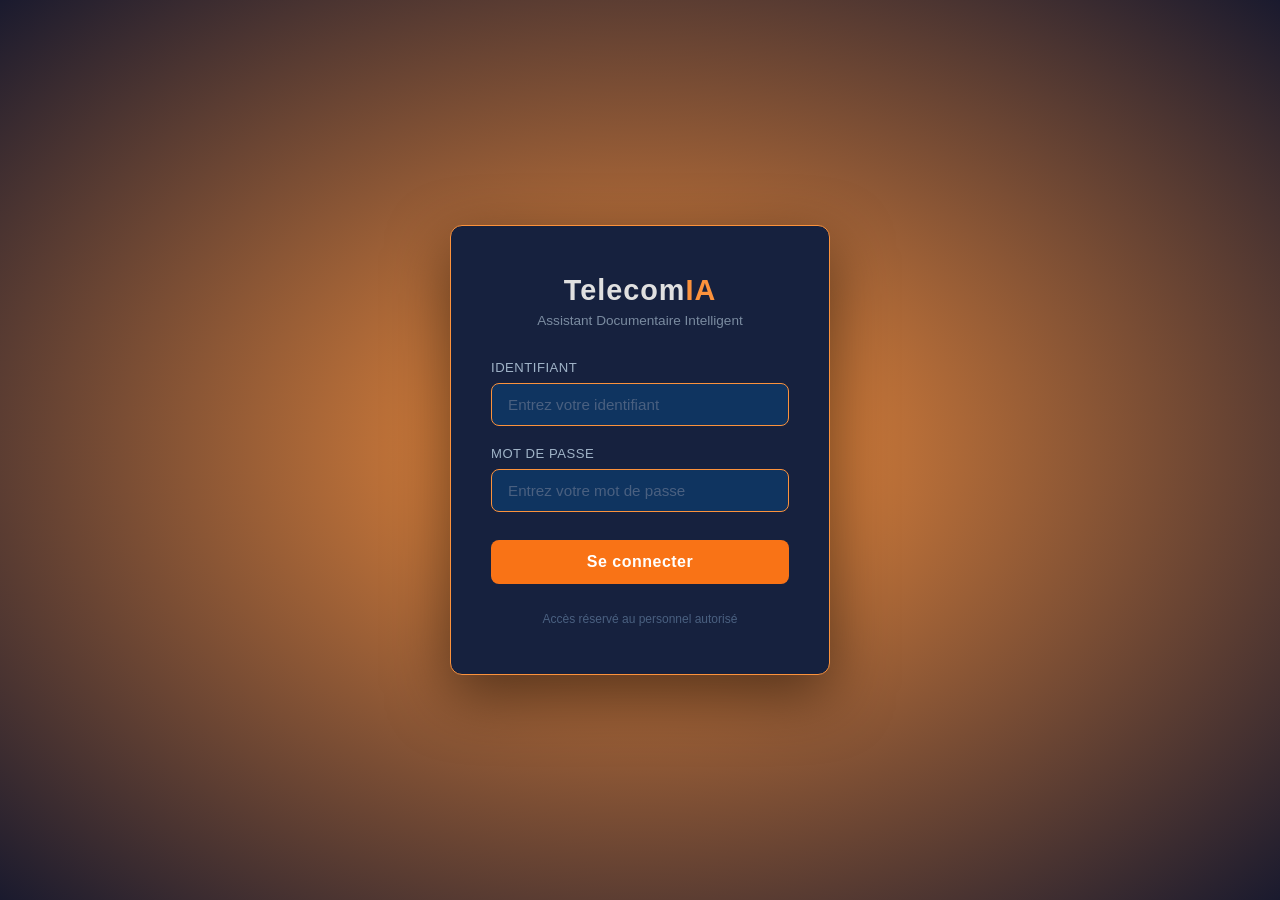
==== login.html @ 772ec896 "drag&drop et page de loging" ====
<!DOCTYPE html>
<html lang="fr">
<head>
    <meta charset="UTF-8">
    <title>TelecomIA - Connexion</title>
    <link rel="stylesheet" href="style.css">
</head>
<body class="page-login">

<div class="login-container">
    <div class="logo">
        <h1>Telecom<span>IA</span></h1>
        <p>Assistant Documentaire Intelligent</p>
    </div>

    <div class="form-group">
        <label>Identifiant</label>
        <input type="text" id="username" placeholder="Entrez votre identifiant" autocomplete="off">
    </div>

    <div class="form-group">
        <label>Mot de passe</label>
        <input type="password" id="password" placeholder="Entrez votre mot de passe">
    </div>

    <button class="btn-login" id="btnLogin">Se connecter</button>

    <div class="error-msg" id="errorMsg">Identifiants incorrects ou compte inactif.</div>

    <p class="footer-text">Accès réservé au personnel autorisé</p>
</div>

<script src="login.js"></script>
</body>
</html>
---- style.css ----
/* --- Mise en page globale --- */
* {
    box-sizing: border-box;
    margin: 0;
    padding: 0;
}

body {
    font-family: 'Segoe UI', Tahoma, Geneva, Verdana, sans-serif;
    background-color: #f0f2f5;
    color: #333;
}

.main-layout {
    display: flex;
    height: 100vh; /* Toute la hauteur de l'écran */
    overflow: hidden;
}

/* --- Écran de connexion --- */

body.page-login {
    background-color: #0f3460;
    display: flex;
    justify-content: center;
    align-items: center;
    height: 100vh;
    overflow: hidden;
}

body.page-login::before {
    content: '';
    position: fixed;
    top: -50%;
    left: -50%;
    width: 200%;
    height: 200%;
    background: radial-gradient(ellipse at center, #fb923c 0%, #1a1a2e 50%, #0f3460 100%);
    animation: rotateBg 10s linear infinite;
    z-index: 0;
}

@keyframes rotateBg {
    0%   { transform: rotate(0deg); }
    100% { transform: rotate(360deg); }
}


body.page-login .main-layout {
    display: none;
}

/* Container */
body.page-login .login-container,
body.page-login #login-screen {
    position: relative;
    z-index: 1;
    background: #16213e;
    border: 1px solid #fb923c;
    border-radius: 12px;
    padding: 48px 40px;
    width: 380px;
    max-width: 90%;
    box-shadow: 0 20px 60px rgba(0,0,0,0.5);
    animation: fadeIn 0.4s ease;
    text-align: center;
    color: #e0e0e0;
    margin: 0 auto;
}

@keyframes fadeIn {
    from { opacity: 0; transform: translateY(20px); }
    to   { opacity: 1; transform: translateY(0); }
}

/* Logo */
body.page-login .logo {
    margin-bottom: 32px;
}
body.page-login .logo h1 {
    color: #e0e0e0;
    font-size: 1.8rem;
    font-weight: 700;
    letter-spacing: 1px;
}
body.page-login .logo span {
    color: #fb923c;
}
body.page-login .logo p {
    color: #7a8ba0;
    font-size: 0.85rem;
    margin-top: 6px;
}

/* Groupes de formulaire */
body.page-login .form-group {
    margin-bottom: 20px;
    text-align: left;
}
body.page-login label {
    display: block;
    color: #a0b4c8;
    font-size: 0.82rem;
    margin-bottom: 8px;
    letter-spacing: 0.5px;
    text-transform: uppercase;
}

/* Champs */
body.page-login input {
    width: 100%;
    padding: 12px 16px;
    background: #0f3460;
    border: 0.5px solid #fb923c;
    border-radius: 8px;
    color: #e0e0e0;
    font-size: 0.95rem;
    outline: none;
    transition: border-color 0.2s, box-shadow 0.2s;
    box-sizing: border-box;
}
body.page-login input:focus {
    box-shadow: 0 0 0 1px #fb923c;
}
body.page-login input::placeholder {
    color: #4a6080;
}

/* Bouton */
body.page-login .btn-login,
body.page-login #btnLogin {
    width: 100%;
    padding: 13px;
    background: #f97316;
    color: #fff;
    border: none;
    border-radius: 8px;
    font-size: 1rem;
    font-weight: 600;
    cursor: pointer;
    margin-top: 8px;
    transition: background 0.2s, transform 0.1s;
    letter-spacing: 0.5px;
}
body.page-login .btn-login:hover,
body.page-login #btnLogin:hover {
    background: #fb923c;
}
body.page-login .btn-login:active,
body.page-login #btnLogin:active {
    transform: scale(0.98);
}
body.page-login .btn-login:disabled,
body.page-login #btnLogin:disabled {
    background: #2a5080;
    cursor: not-allowed;
}

/* Message d'erreur */
body.page-login .error-msg {
    background: rgba(220, 53, 69, 0.15);
    border: 1px solid rgba(220, 53, 69, 0.4);
    color: #ff6b7a;
    padding: 10px 14px;
    border-radius: 8px;
    font-size: 0.85rem;
    margin-top: 16px;
    display: none;
    text-align: center;
}
body.page-login .error-msg.visible {
    display: block;
    animation: shake 0.3s ease;
}

@keyframes shake {
    0%, 100% { transform: translateX(0); }
    25%       { transform: translateX(-6px); }
    75%       { transform: translateX(6px); }
}

/* Pied de page */
body.page-login .footer-text,
body.page-login p.footer-text {
    text-align: center;
    color: #4a6080;
    font-size: 0.75rem;
    margin-top: 28px;
}

/* --- Barre latérale (Sidebar) --- */
.btn-titre-refresh {
    background: none;
    border: none;
    color: #ffffff; 
    font-size: 1.8rem;
    font-weight: 700;
    letter-spacing: 1px;
    cursor: pointer;
    padding: 0;
    text-align: center;
    transition: opacity 0.2s;
    height: 30px;
}

.btn-titre-refresh:hover {opacity: 0.7; }



.sidebar {
    /* Structure */
    width: 350px;
    height: 100vh;
    overflow-y: auto;
    display: flex;
    flex-direction: column;

    /* Look & Design */
    background-color: #2c3e50;
    color: #ecf0f1;
    padding: 25px;
    border-right: 2px solid #1a252f;
    box-shadow: 2px 0 10px rgba(0,0,0,0.2);
}

/* On garde les styles des éléments internes */
.sidebar h2 {
    font-size: 1.4em;
    margin-bottom: 20px;
    color: #3498db;
    font-weight: 600;
}

.sidebar h3 {
    font-size: 1em;
    margin-top: 10px;
    margin-bottom: 15px;
    color: #bdc3c7;
    border-bottom: 1px solid #34495e;
    padding-bottom: 5px;
}

.upload-section {
    margin-bottom: 25px;
    background: #34495e;
    padding: 30px 15px;
    border-radius: 8px;
    border: 2px dashed #f97316;
    text-align: center;
    color: #bdc3c7;
    font-size: 0.85em;
    position: relative;
}



input[type="file"] {
    position: absolute;
    top: 0;
    left: 0;
    width: 100%;
    height: 100%;
    opacity: 0;
    cursor: pointer;
}

.upload-section:hover {
    background: #2c3e50; 
    border-color: #fb923c;
}



/* --- Boutons --- */
button {
    padding: 10px 15px;
    border: none;
    border-radius: 5px;
    cursor: pointer;
    font-weight: bold;
    transition: background 0.3s;
}

#btnEnvoyer {
    background-color: #3498db;
    color: white;
}

#btnEnvoyer:hover {
    background-color: #2980b9;
}

.secondary {
    background-color: #e67e22;
    color: white;
    width: 100%;
    margin-bottom: 15px;
}

.secondary:hover {
    background-color: #d35400;
}
/* --- Liste des documents --- */
#listeDocs {
    list-style: none;
    margin-bottom: 20px;
    flex-shrink: 0; /* Empêche la liste de s'écraser, mais on va limiter sa hauteur */
    max-height: 110px; /* Taille maximum avant de scroller */
    overflow-y: auto;
    padding-right: 5px;
}

#listeDocs li {
    background: #34495e;
    padding: 10px; /* Plus d'espace pour cliquer */
    margin-bottom: 8px;
    border-radius: 5px;
    font-size: 0.85em;
    cursor: pointer;
    transition: all 0.2s ease;
    border-left: 4px solid transparent; /* Petit détail chic */
    white-space: nowrap; /* Empêche le texte de revenir à la ligne */
    overflow: hidden; /* Cache ce qui dépasse */
    text-overflow: ellipsis; /* Coupe le nom si trop long */
}

#listeDocs li:hover {
    background: #4e6a85;
    transform: translateX(3px); /* Effet de glissement au survol */
}

/* CLASSE ACTIVE : Ajoutée par le JS quand on clique */
#listeDocs li.actif {
    background: #3498db; 
    border-left: 5px solid #fff;
    font-weight: bold;
    box-shadow: 0 4px 12px rgba(0,0,0,0.2);
    position: relative; /* Indispensable pour placer la forme */
    clip-path: polygon(0% 0%, 95% 0%, 100% 50%, 95% 100%, 0% 100%);
    padding-right: 20px; /* Décale légèrement l'élément vers la droite */
}

/* Le triangle blanc */
#listeDocs li.actif::after {
    content: "";
    position: absolute;
    right: 15%; 
    top: 50%;
    transform: translateY(-50%);
    
    /* Dessin du triangle blanc */
    border-top: 6px solid transparent;
    border-bottom: 6px solid transparent;
    border-left: 8px solid #fff; 
}

/* --- Vue Document (PDF) --- */
#pdfViewerContainer {
    flex-grow: 1;
    display: flex;
    flex-direction: column;
    border-top: 2px solid #1a252f;
    padding-top: 15px;
    min-height: 0; /* Important pour le scroll interne */
}

#pdfViewerContainer h3 {
    font-size: 0.9em;
    text-transform: uppercase;
    letter-spacing: 1px;
    margin-bottom: 10px;
    color: #bdc3c7;
}

#pdfViewer {
    flex-grow: 1;
    background: #34495e; 
    border-radius: 8px;
    overflow: hidden;
    display: flex;
    align-items: center;
    justify-content: center;
    border: 1px solid #1a252f;
}

#pdfViewer embed, #pdfViewer iframe {
    width: 100%;
    height: 100%;
    border: none;
}

/* --- Zone de Chat --- */
.chat-area {
    flex: 1;
    display: flex;
    flex-direction: column;
    background-color: white;
}

#chatBox {
    flex: 1;
    padding: 20px;
    overflow-y: auto;
    display: flex;
    flex-direction: column;
    gap: 15px;
    position: relative;
    background-color: white;
}

#chatBox::before {
    content: "";
    position: fixed;
    top: 50%;
    left: 60%;
    transform: translate(-50%, -50%);
    width: 350px;  /* Taille du logo */
    height: 350px; 
    background-image: url('images/LOGOTelecomIA.png'); 
    background-repeat: no-repeat;
    background-position: center;
    background-size: contain;
    opacity: 0.9; 
    pointer-events: none;
    z-index: 0;
}


.ai-msg {
    position: relative;
    z-index: 1;
    align-self: flex-start;
    background-color: #f1f0f0;
    padding: 10px 15px;
    border-radius: 15px 15px 15px 0;
    max-width: 80%;
    line-height: 1.4;
}

.user-msg {
    position: relative;
    z-index: 1;
    align-self: flex-end;
    background-color: #3498db;
    color: white;
    padding: 10px 15px;
    border-radius: 15px 15px 0 15px;
    max-width: 80%;
}

/* --- Barre de saisie --- */
.input-group {
    padding: 20px;
    border-top: 1px solid #eee;
    display: flex;
    gap: 10px;
}

#question {
    flex: 1;
    padding: 12px;
    border: 1px solid #ddd;
    border-radius: 5px;
    outline: none;
}
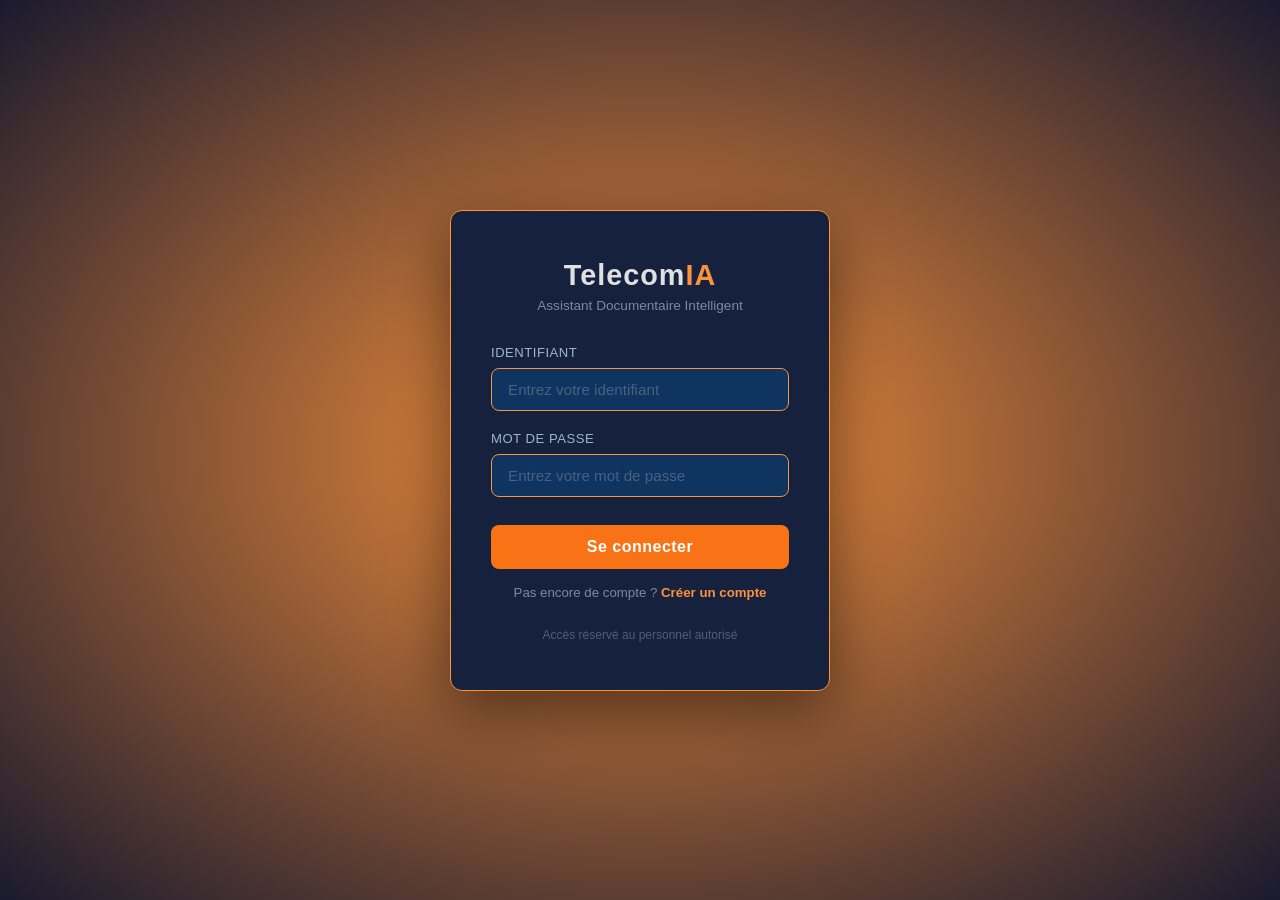
==== commit 6ee62f29: "motpasse hasher et page de d'inscription" ====
--- a/login.html
+++ b/login.html
@@ -26,6 +26,7 @@
     <button class="btn-login" id="btnLogin">Se connecter</button>
 
     <div class="error-msg" id="errorMsg">Identifiants incorrects ou compte inactif.</div>
+    <div class="register-link"> Pas encore de compte ? <a href="register.html">Créer un compte</a> </div>
 
     <p class="footer-text">Accès réservé au personnel autorisé</p>
 </div>
--- a/style.css
+++ b/style.css
@@ -19,13 +19,177 @@
 
 /* --- Écran de connexion --- */
 
-body.page-login {
+
+body.page-register {
     background-color: #0f3460;
     display: flex;
     justify-content: center;
     align-items: center;
     height: 100vh;
     overflow: hidden;
+}
+
+
+body.page-register::before {
+    content: '';
+    position: fixed;
+    top: -50%;
+    left: -50%;
+    width: 200%;
+    height: 200%;
+    background: radial-gradient(ellipse at center, #fb923c 0%, #1a1a2e 50%, #0f3460 100%);
+    animation: rotateBg 10s linear infinite;
+    z-index: 0;
+}
+
+body.page-register .main-layout {
+    display: none;
+}
+
+/* Container */
+body.page-register .register-container,
+body.page-register #register-screen {
+    position: relative;
+    z-index: 1;
+    background: #16213e;
+    border: 1px solid #fb923c;
+    border-radius: 12px;
+    padding: 48px 40px;
+    width: 380px;
+    max-width: 90%;
+    box-shadow: 0 20px 60px rgba(0,0,0,0.5);
+    animation: fadeIn 0.4s ease;
+    text-align: center;
+    color: #e0e0e0;
+    margin: 0 auto;
+}
+
+/* Logo */
+body.page-register .logo {
+    margin-bottom: 32px;
+}
+body.page-register .logo h1 {
+    color: #e0e0e0;
+    font-size: 1.8rem;
+    font-weight: 700;
+    letter-spacing: 1px;
+}
+body.page-register .logo span {
+    color: #fb923c;
+}
+body.page-register .logo p {
+    color: #7a8ba0;
+    font-size: 0.85rem;
+    margin-top: 6px;
+}
+
+/* Groupes de formulaire */
+body.page-register .form-group {
+    margin-bottom: 20px;
+    text-align: left;
+}
+body.page-register label {
+    display: block;
+    color: #a0b4c8;
+    font-size: 0.82rem;
+    margin-bottom: 8px;
+    letter-spacing: 0.5px;
+    text-transform: uppercase;
+}
+
+/* Champs */
+body.page-register input, select {
+    width: 100%;
+    padding: 12px 16px;
+    background: #0f3460;
+    border: 0.5px solid #fb923c;
+    border-radius: 8px;
+    color: #e0e0e0;
+    font-size: 0.95rem;
+    outline: none;
+    transition: border-color 0.2s, box-shadow 0.2s;
+    box-sizing: border-box;
+}
+body.page-register input:focus, select:focus {
+    box-shadow: 0 0 0 1px #fb923c;
+}
+body.page-register input::placeholder {
+    color: #4a6080;
+}
+
+/* Bouton */
+body.page-register .btn-register,
+body.page-register #btnRegister {
+    width: 100%;
+    padding: 13px;
+    background: #f97316;
+    color: #fff;
+    border: none;
+    border-radius: 8px;
+    font-size: 1rem;
+    font-weight: 600;
+    cursor: pointer;
+    margin-top: 8px;
+    transition: background 0.2s, transform 0.1s;
+    letter-spacing: 0.5px;
+}
+body.page-register .btn-register:hover,
+body.page-register #btnRegister:hover {
+    background: #fb923c;
+}
+body.page-register .btn-register:active,
+body.page-register #btnRegister:active {
+    transform: scale(0.98);
+}
+body.page-register .btn-register:disabled,
+body.page-register #btnRegister:disabled {
+    background: #2a5080;
+    cursor: not-allowed;
+}
+
+/* Message d'erreur */
+body.page-register .error-msg {
+    background: rgba(220, 53, 69, 0.15);
+    border: 1px solid rgba(220, 53, 69, 0.4);
+    color: #ff6b7a;
+    padding: 10px 14px;
+    border-radius: 8px;
+    font-size: 0.85rem;
+    margin-top: 16px;
+    display: none;
+    text-align: center;
+}
+body.page-register .error-msg.visible {
+    display: block;
+    animation: shake 0.3s ease;
+}
+
+@keyframes shake {
+    0%, 100% { transform: translateX(0); }
+    25%       { transform: translateX(-6px); }
+    75%       { transform: translateX(6px); }
+}
+
+/* Pied de page */
+body.page-register .footer-text,
+body.page-register p.footer-text {
+    text-align: center;
+    color: #4a6080;
+    font-size: 0.75rem;
+    margin-top: 28px;
+}
+
+
+body.page-login {
+    background-color: #0f3460;
+    display: flex;
+    justify-content: center;
+    align-items: center;
+    height: 100vh;
+    overflow: hidden;
+    top: -50%;
+    left: -50%;
+    width: 100%;
 }
 
 body.page-login::before {
@@ -107,7 +271,7 @@
 }
 
 /* Champs */
-body.page-login input {
+body.page-login input, select {
     width: 100%;
     padding: 12px 16px;
     background: #0f3460;
@@ -119,7 +283,7 @@
     transition: border-color 0.2s, box-shadow 0.2s;
     box-sizing: border-box;
 }
-body.page-login input:focus {
+body.page-login input:focus, select:focus {
     box-shadow: 0 0 0 1px #fb923c;
 }
 body.page-login input::placeholder {
@@ -462,4 +626,140 @@
     border: 1px solid #ddd;
     border-radius: 5px;
     outline: none;
+}
+
+
+/* --- Page Inscription --- */
+body.page-login .register-container {
+    width: 440px;
+    padding: 40px 42px;
+}
+
+.form-row {
+    display: flex;
+    gap: 14px;
+}
+.form-row .form-group {
+    flex: 1;
+    margin-bottom: 18px;
+}
+
+.strength-wrap {
+    display: flex;
+    gap: 5px;
+    margin-top: 7px;
+}
+.strength-bar {
+    flex: 1;
+    height: 3px;
+    border-radius: 3px;
+    background: #1a3550;
+    transition: background 0.35s ease;
+}
+.strength-bar.weak   { background: #ef4444; }
+.strength-bar.medium { background: #f59e0b; }
+.strength-bar.strong { background: #22c55e; }
+
+.success-msg {
+    background: rgba(34, 197, 94, 0.12);
+    border: 1px solid rgba(34, 197, 94, 0.35);
+    color: #4ade80;
+    padding: 10px 14px;
+    border-radius: 8px;
+    font-size: 0.85rem;
+    margin-top: 16px;
+    display: none;
+    text-align: center;
+}
+.success-msg.visible {
+    display: block;
+    animation: fadeIn 0.3s ease;
+}
+
+.or-divider {
+    display: flex;
+    align-items: center;
+    gap: 10px;
+    color: #4a6080;
+    font-size: 0.78rem;
+    margin: 18px 0 14px;
+}
+.or-divider::before,
+.or-divider::after {
+    content: '';
+    flex: 1;
+    height: 1px;
+    background: #1e3a5a;
+}
+
+.bottom-link {
+    text-align: center;
+    color: #7a8ba0;
+    font-size: 0.83rem;
+    margin-top: 18px;
+}
+.bottom-link a {
+    color: #fb923c;
+    text-decoration: none;
+    font-weight: 600;
+    transition: color 0.2s;
+}
+.bottom-link a:hover {
+    color: #f97316;
+    text-decoration: underline;
+}
+
+.field-hint {
+    color: #4a6080;
+    font-size: 0.72rem;
+    margin-top: 5px;
+}
+.match-ok   { color: #4ade80; font-size: 0.72rem; margin-top: 5px; }
+.match-fail { color: #f87171; font-size: 0.72rem; margin-top: 5px; }
+
+/* --- Lien inscription dans login.html --- */
+body.page-login .register-link {
+    text-align: center;
+    color: #7a8ba0;
+    font-size: 0.83rem;
+    margin-top: 16px;
+}
+body.page-login .register-link a {
+    color: #fb923c;
+    text-decoration: none;
+    font-weight: 600;
+}
+body.page-login .register-link a:hover {
+    color: #f97316;
+    text-decoration: underline;
+}
+
+/* --- Barre top + bouton inscription dans index.html --- */
+.chat-topbar {
+    display: flex;
+    justify-content: flex-end;
+    align-items: center;
+    padding: 10px 20px;
+    border-bottom: 1px solid #eee;
+    background: #ffffff;
+    flex-shrink: 0;
+}
+.btn-register-top {
+    display: inline-flex;
+    align-items: center;
+    gap: 7px;
+    background: #f97316;
+    color: #fff;
+    padding: 16px 16px;
+    border-radius: 1px;
+    font-size: 1rem;
+    font-weight: 700;
+    text-decoration: none;
+    transition: background 0.2s, transform 0.15s, box-shadow 0.2s;
+    box-shadow: 0 2px 8px rgba(249,115,22,0.3);
+}
+.btn-register-top:hover {
+    background: #fb923c;
+    transform: translateY(-1px);
+    box-shadow: 0 4px 14px rgba(249,115,22,0.4);
 }
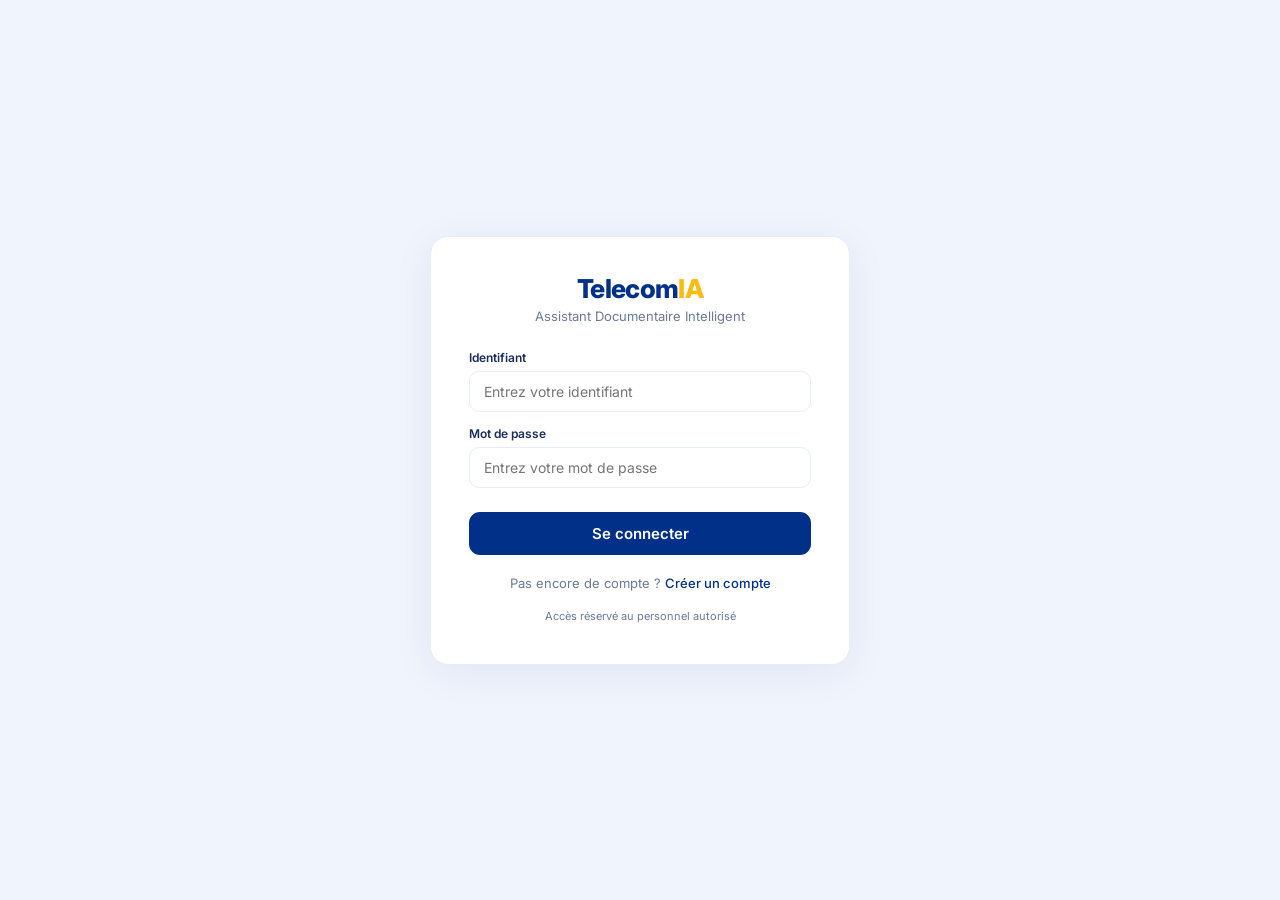
==== commit a46837b9: "add new front with other imporovement" ====
--- a/login.html
+++ b/login.html
@@ -3,10 +3,13 @@
 <head>
     <meta charset="UTF-8">
     <title>TelecomIA - Connexion</title>
-    <link rel="stylesheet" href="style.css">
+    <link rel="stylesheet" href="test.css">
 </head>
+
 <body class="page-login">
 
+
+    
 <div class="login-container">
     <div class="logo">
         <h1>Telecom<span>IA</span></h1>
--- a/test.css
+++ b/test.css
@@ -0,0 +1,525 @@
+
+@import url('https://fonts.googleapis.com/css2?family=Inter:wght@400;500;600;800&display=swap');
+
+/* ── Tokens : mode clair ─────────────────────────────────────── */
+.m-app {
+  --bg:          #FFFFFF;
+  --side:        #FFFFFF;
+  --border:      #E8ECF4;
+  --text-active: #E6ECFA;
+  --text:        #1A2E5A;
+  --gray:        #6B7A99;
+  --accent:      #013088;
+  --brand:       #013088;
+  --active:      #F7F9FC;
+  --ai-bg:       #FFFFFF;
+  --ai-border:   #E8ECF4;
+  --strong:      #013088;
+  --user-bg:     #013088;
+  --user-text:   #FFFFFF;
+  --drop-border: rgba(1,48,136,.28);
+  --prev-bg:     #F7F9FC;
+  --prev-bar:    #EEF1F7;
+  --shell-bg:    #FFFFFF;
+  --scroll:      #D4DBF0;
+  --send-bg:     #013088;
+  --send-fg:     #FFFFFF;
+  --ok:          #36c07f;
+}
+
+/* ── Tokens : mode sombre ────────────────────────────────────── */
+.m-app.dark {
+  --bg:          #0B1430;
+  --side:        #0E1A38;
+  --border:      #243156;
+  --text-active: #E6ECFA;
+  --text:        #E6ECFA;
+  --gray:        #FBBC12;
+  --accent:      #FBBC12;
+  --brand:       #FFFFFF;
+  --active:      rgba(255,255,255,.06);
+  --ai-bg:       #13224A;
+  --ai-border:   #283A6B;
+  --strong:      #9DB6F7;
+  --user-bg:     #1B47A8;
+  --user-text:   #FFFFFF;
+  --drop-border: rgba(255,255,255,.22);
+  --prev-bg:     rgba(255,255,255,.04);
+  --prev-bar:    rgba(255,255,255,.10);
+  --shell-bg:    #0E1A38;
+  --scroll:      #2A3A66;
+  --send-bg:     #1B47A8;
+  --send-fg:     #FFFFFF;
+  --ok:          #5CC993;
+}
+
+body:has(.m-app.dark) { background: #0B1430; }
+
+/* ================================================================
+   RESET & BASE
+================================================================ */
+*, *::before, *::after { box-sizing: border-box; }
+html, body { margin: 0; height: 100%; }
+body {
+  font-family: 'Inter', system-ui, -apple-system, sans-serif;
+  background: #fff;
+  color: #1A2E5A;
+  -webkit-font-smoothing: antialiased;
+}
+button { font-family: inherit; cursor: pointer; border: none; background: none; }
+a      { color: inherit; text-decoration: none; }
+
+/* ================================================================
+   LAYOUT PRINCIPAL
+================================================================ */
+.m-app {
+  display: flex;
+  height: 100vh;
+  overflow: hidden;
+  background: var(--bg);
+  color: var(--text);
+  transition: background-color .25s, color .25s;
+}
+
+
+/* ================================================================
+   SIDEBAR
+================================================================ */
+.m-sidebar {
+  width: 272px;
+  padding: 20px 18px;
+  flex: 0 0 272px;
+  background: var(--side);
+  border-right: 1px solid var(--border);
+  display: flex;
+  flex-direction: column;
+  min-height: 0;
+  transition: background-color .25s, border-color .25s;
+}
+
+.m-side-head {
+  margin-bottom: 10px;
+  display: flex;
+  align-items: center;
+  justify-content: space-between;
+  gap: 10px;
+  padding: 0px 0px 0px 0px;
+  flex: 0 0 auto;
+}
+
+
+.m-side-foot {
+  flex: 0 0 auto;
+  padding: 12px 16px 16px;
+  border-top: 1px solid var(--border);
+}
+
+/* ── Brand / logo ── */
+.m-brand{ display: flex; align-items: center; gap: 1px; min-width: 0; margin-top: 2px; }
+.m-brand-text { line-height: 1.2; min-width: 0; }
+.m-brand-name{font-weight:600; font-size:20px; color:var(--brand); letter-spacing:-0.01em; text-align: left; display: block;}
+.m-brand-sub{font-weight:400; font-size:12.5px; color:var(--gray); margin-top:1px; text-align: left; display: block;}
+
+/* ── Bouton thème ── */
+.m-theme {
+  flex: 0 0 auto;
+  margin-bottom: 0px;
+  width: 32px; height: 32px;
+  border-radius: 8px;
+  color: var(--gray);
+  display: flex; align-items: center; justify-content: center;
+  border: 1px solid var(--border);
+  transition: color .2s, background .2s, border-color .2s;
+}
+.icon-sun { display: none; }
+
+.m-app.dark .icon-moon  { display: none; }
+.m-app.dark .icon-sun { display: block; }
+
+.m-theme:hover { color: var(--accent); background: var(--active); }
+
+/* ── Zone de drop ── */
+
+
+.upload-section {
+  margin-bottom: 25px;
+  padding: 20px 10px;
+  border-radius: 16px;
+  border:1.5px dashed var(--drop-border);
+  background: var(--active);
+  text-align: center;
+  font-size: 0.85em;
+  position: relative;
+}
+
+.uploadText {
+  font-size: 13px;
+  font-weight: 500;
+  color: var(--text);
+}
+
+.upload-section:hover,.upload-section.drag{border-color:var(--accent); background:var(--active);}
+.upload-section-ico{color:var(--accent); opacity:.7; display:flex;}
+.upload-section-t{font-size:13px; font-weight:500; color:var(--text);}
+.upload-section-s{font-size:11px; color:var(--gray);}
+
+input[type="file"] {
+  position: absolute;
+  top: 0;
+  left: 0;
+  width: 100%;
+  height: 100%;
+  opacity: 0;
+  cursor: pointer;
+}
+
+/* ── Barre de progression ── */
+#progress-container {
+  display: none;
+  align-items: center; gap: 8px;
+  margin-top: 10px;
+}
+#upload-progress {
+  flex: 1; height: 6px;
+  border-radius: 99px;
+  appearance: none; border: none;
+  background: var(--active);
+}
+#upload-progress::-webkit-progress-bar   { background: var(--active); border-radius: 99px; }
+#upload-progress::-webkit-progress-value { background: var(--accent); border-radius: 99px; transition: width .2s; }
+#upload-progress::-moz-progress-bar      { background: var(--accent); border-radius: 99px; }
+#progress-percent { font-size: 11px; color: var(--gray); white-space: nowrap; min-width: 60px; text-align: right; }
+
+/* ── Boutons d'action ── */
+.m-actions { display: flex; flex-direction: column; gap: 7px; margin-bottom: 10px; }
+
+.m-btn {
+  width: 100%;
+  display: flex; align-items: center; gap: 9px;
+  background: transparent;
+  border: 1px solid var(--accent);
+  color: var(--accent);
+  font-weight: 500; font-size: 13px;
+  padding: 9px 12px; border-radius: 9px;
+  transition: background .2s, opacity .2s;
+}
+.m-btn svg { flex: 0 0 auto; opacity: .85; }
+.m-btn:hover:not(:disabled) { background: var(--active); }
+.m-btn:disabled { opacity: .4; cursor: default; }
+
+/* ── DOCUMENT en section ── */
+.m-label {
+  font-size: 10.5px; font-weight: 700;
+  letter-spacing: .06em; text-transform: uppercase;
+  color: var(--gray); margin: 0 0 8px;
+}
+
+/* ── Liste des documents ── */
+
+#listeDocs {
+    list-style: none;
+    flex-shrink: 0; /* Empêche la liste de s'écraser, mais on va limiter sa hauteur */
+    max-height: 90px; /* Taille maximum avant de scroller */
+    overflow-y: auto;
+    padding-right: 5px;
+    padding: 0 5px 0 0;
+    margin: 0;
+}
+
+#listeDocs::-webkit-scrollbar {
+    width: 6px;
+}
+
+#listeDocs::-webkit-scrollbar-thumb {
+    background: var(--scroll);
+    border-radius: 99px;
+}
+
+#listeDocs li {
+    background: var(--active);
+    color: var(--text);
+    padding: 14px 20px;
+    margin-bottom: 8px;
+    border-radius: 5px;
+    font-size: 0.85em;
+    cursor: pointer;
+    transition: all 0.2s ease;
+    border-left: 4px solid transparent; 
+    white-space: nowrap; 
+    overflow: hidden; /* Cache ce qui dépasse */
+    text-overflow: ellipsis; /* Coupe le nom si trop long */
+}
+
+#listeDocs li:hover {
+    background: #4e6a85;
+    transform: translateX(3px); /* Effet de glissement au survol */
+}
+
+/* CLASSE ACTIVE : Ajoutée par le JS quand on clique */
+#listeDocs li.actif {
+    background: var(--accent); 
+    border-left: 5px solid #fff;
+    font-weight: bold;
+    box-shadow: 0 4px 12px rgba(0,0,0,0.2);
+    position: relative; /* Indispensable pour placer la forme */
+    clip-path: polygon(0% 0%, 95% 0%, 100% 50%, 95% 100%, 0% 100%);
+    padding-right: 20px; /* Décale légèrement l'élément vers la droite */
+    color : var(--text-active);
+}
+
+/* Le triangle blanc */
+#listeDocs li.actif::after {
+    content: "";
+    position: absolute;
+    right: 15%; 
+    top: 50%;
+    transform: translateY(-50%);
+    
+    /* Dessin du triangle blanc */
+    border-top: 6px solid transparent;
+    border-bottom: 6px solid transparent;
+    border-left: 8px solid #fff; 
+}
+
+/* ── Aperçu PDF ── */
+#pdfViewerContainer {
+    flex-grow: 1;
+    display: flex;
+    flex-direction: column;
+    min-height: 0; /* Important pour le scroll interne */
+}
+
+#pdfViewerContainer h3 {
+    font-size: 0.9em;
+    text-transform: uppercase;
+    letter-spacing: 1px;
+    margin-bottom: 1px;
+    color: var(--gray);
+}
+
+#pdfViewer {
+    flex-grow: 1;
+    background: var(--prev-bg);
+    border-radius: 8px;
+    overflow: hidden;
+    display: flex;
+    align-items: center;
+    justify-content: center;
+    border: 1px solid var(--border);
+}
+
+#pdfViewer embed, #pdfViewer iframe {
+    width: 100%;
+    height: 100%;
+    border: none;
+}
+
+#pdfViewer p
+{
+    margin: 0;
+    padding: 7px 14px;
+}
+
+/* ================================================================
+   MAIN / ZONE DE CHAT
+================================================================ */
+.m-main { flex: 1; display: flex; flex-direction: column; min-width: 0; }
+
+.m-chat-head {
+  flex: 0 0 auto;
+  display: flex; align-items: center; justify-content: flex-end; gap: 12px;
+  padding: 10px 28px;
+  border-bottom: 1px solid var(--border);
+  background: var(--bg);
+  transition: background-color .25s, border-color .25s;
+}
+.m-register-link {
+  font-size: 12.5px; color: var(--accent); font-weight: 500;
+  padding: 6px 14px; border: 1px solid var(--accent); border-radius: 8px;
+  transition: background .2s;
+}
+.m-register-link:hover { background: var(--active); }
+
+.m-scroll {
+  flex: 1; 
+  overflow-y: auto;
+  padding: 28px 36px 20px;
+  display: flex;
+  flex-direction: column; 
+}
+.m-scroll::-webkit-scrollbar       { width: 8px; }
+.m-scroll::-webkit-scrollbar-thumb { background: var(--scroll); border-radius: 99px; }
+
+/* ── Messages ── */
+
+#chatBox {
+  display: flex;
+  flex-direction: column;
+  max-width: 100%;
+  gap: 20px;
+}
+
+.ai-msg{
+  background: var(--ai-bg) !important;
+  border: 1px solid var(--ai-border) !important;
+  color: var(--text) !important;
+  padding: 16px 20px !important;
+  border-radius: 18px 18px 18px 6px !important;
+  font-size: 15px !important;
+  line-height: 1.7 !important;
+  max-width: 72% !important;
+  transition: background-color .25s ease, border-color .25s ease, color .25s ease !important;
+}
+
+.user-msg {
+  position: relative;
+  z-index: 1;
+  align-self: flex-end;
+  background: var(--accent);
+  color: var(--text-active);
+  padding: 10px 15px;
+  border-radius: 15px 15px 0 15px;
+  max-width: 80%;
+}
+.ai-icon{
+  flex-shrink: 0;
+  margin-top: 1px;
+  display: flex;
+}
+.ai-row {
+  display: flex;
+  align-items: flex-start;
+  gap: 14px;
+  width: 100%;
+}
+
+/* ================================================================
+   BARRE D'ENVOI
+================================================================ */
+.m-inputbar {
+  margin-bottom: 20px;
+  flex: 0 0 auto;
+  background: var(--bg); border-top: 1px solid var(--border);
+  padding: 14px 36px 13px;
+  transition: background-color .25s, border-color .25s;
+}
+.m-input-shell {
+  max-width: 760px; margin: 0 auto;
+  display: flex; align-items: flex-end; gap: 10px;
+  background: var(--shell-bg);
+  border: 1.5px solid var(--border); border-radius: 15px;
+  padding: 7px 7px 7px 17px;
+  transition: border-color .2s, background-color .25s;
+}
+.m-input-shell:focus-within { border-color: var(--accent); }
+
+.m-textarea {
+  flex: 1; border: none; outline: none; resize: none;
+  font-family: 'Inter', inherit; font-size: 14.5px; line-height: 1.55;
+  color: var(--text); background: transparent;
+  padding: 9px 0; max-height: 140px;
+}
+.m-textarea::placeholder { color: var(--gray); }
+
+.m-send {
+  flex: 0 0 auto;
+  width: 37px; height: 37px; border-radius: 9px;
+  background: var(--accent); color: var(--send-fg);
+  display: flex; align-items: center; justify-content: center; align-self: flex-end;
+  transition: opacity .2s, transform .15s, background-color .25s;
+}
+.m-send:hover    { opacity: .88; }
+.m-send:active   { transform: scale(.93); }
+.m-send:disabled { opacity: .4; cursor: default; }
+
+/* ================================================================
+   PAGES LOGIN & REGISTER
+================================================================ */
+body.page-login, body.page-register {
+  background: #F0F4FC;
+  display: flex; align-items: center; justify-content: center;
+  min-height: 100vh; margin: 0;
+  font-family: 'Inter', system-ui, sans-serif;
+}
+
+.login-container, .register-container {
+  background: #FFFFFF; border: 1px solid #E8ECF4; border-radius: 18px;
+  padding: 36px 38px 30px; width: 100%; max-width: 420px;
+  box-shadow: 0 8px 40px rgba(1,48,136,.07);
+}
+
+.logo { text-align: center; margin-bottom: 26px; }
+.logo h1 { font-size: 26px; font-weight: 800; color: #013088; margin: 0 0 4px; letter-spacing: -.025em; }
+.logo h1 span { color: #FBBC12; }
+.logo p { font-size: 13px; color: #6B7A99; margin: 0; }
+
+.form-group { margin-bottom: 14px; }
+.form-group label { display: block; font-size: 12px; font-weight: 600; color: #1A2E5A; margin-bottom: 6px; }
+.form-group input, .form-group select {
+  width: 100%; padding: 11px 14px;
+  border: 1.5px solid #E8ECF4; border-radius: 10px;
+  font-family: 'Inter', sans-serif; font-size: 14px;
+  color: #1A2E5A; background: #fff;
+  outline: none; appearance: none;
+  transition: border-color .2s, box-shadow .2s;
+}
+.form-group input:focus, .form-group select:focus {
+  border-color: #013088;
+  box-shadow: 0 0 0 3px rgba(1,48,136,.10);
+}
+.form-group select {
+  background-image: url("data:image/svg+xml,%3Csvg xmlns='http://www.w3.org/2000/svg' width='12' height='12' viewBox='0 0 24 24' fill='none' stroke='%236B7A99' stroke-width='2.2' stroke-linecap='round'%3E%3Cpath d='m6 9 6 6 6-6'/%3E%3C/svg%3E");
+  background-repeat: no-repeat; background-position: right 13px center;
+  padding-right: 34px; cursor: pointer;
+}
+
+.btn-login {
+  width: 100%; padding: 12px;
+  background: #013088; color: #fff;
+  border: none; border-radius: 11px;
+  font-family: 'Inter', sans-serif; font-size: 15px; font-weight: 600;
+  cursor: pointer; margin-top: 10px;
+  transition: opacity .2s, transform .15s;
+}
+.btn-login:hover   { opacity: .88; }
+.btn-login:active  { transform: scale(.98); }
+.btn-login:disabled { opacity: .5; cursor: default; }
+
+.error-msg   { font-size: 13px; color: #D93025; margin-top: 10px; display: none; }
+.success-msg { font-size: 13px; color: #36c07f; margin-top: 10px; display: none; }
+.error-msg.visible, .success-msg.visible { display: block; }
+
+.register-link, .bottom-link { text-align: center; font-size: 13px; color: #6B7A99; margin-top: 20px; }
+.register-link a, .bottom-link a { color: #013088; text-decoration: none; font-weight: 500; }
+.register-link a:hover, .bottom-link a:hover { text-decoration: underline; }
+.footer-text { text-align: center; font-size: 11px; color: #6B7A99; margin-top: 18px; }
+
+.strength-wrap { display: flex; gap: 5px; margin-top: 7px; }
+.strength-bar  { flex: 1; height: 4px; border-radius: 99px; background: #E8ECF4; transition: background .25s; }
+.strength-bar.weak   { background: #D93025; }
+.strength-bar.medium { background: #FBBC12; }
+.strength-bar.strong { background: #36c07f; }
+
+.field-hint     { font-size: 11.5px; color: #6B7A99; margin-top: 5px; }
+#matchIndicator { font-size: 12px; margin-top: 5px; }
+.match-ok       { color: #36c07f; }
+.match-fail     { color: #D93025; }
+
+.or-divider {
+  text-align: center; color: #6B7A99; font-size: 12.5px;
+  margin: 16px 0; border-top: 1px solid #E8ECF4; padding-top: 16px;
+}
+
+/* ================================================================
+   RESPONSIVE
+================================================================ */
+@media (max-width: 900px) {
+  .m-sidebar  { width: 230px; flex-basis: 230px; }
+  .m-scroll   { padding: 20px 18px 16px; }
+  .m-inputbar { padding: 12px 18px 12px; }
+  .m-bub-user { max-width: 76%; }
+  .m-bub-ai   { max-width: 88%; }
+}
+
+/*********************** Forcage couleur bulle ***********/
+
